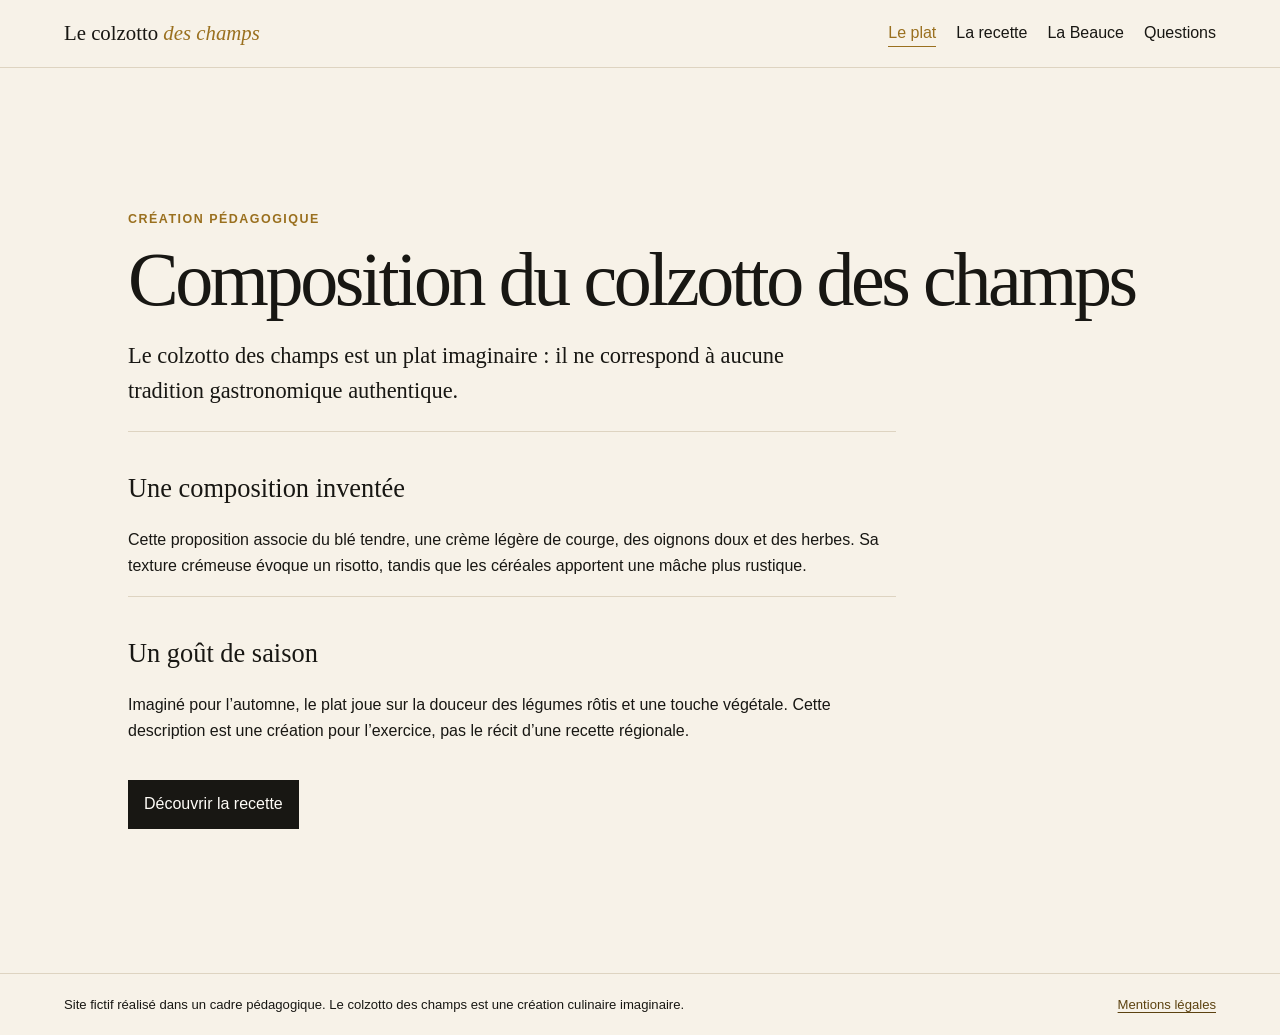
==== le-plat/index.html @ 435da74e "V1 du site" ====
<!doctype html>
<html lang="fr">
<head>
  <meta charset="utf-8"><meta name="viewport" content="width=device-width, initial-scale=1">
  <title>Le plat : composition du colzotto des champs</title>
  <meta name="description" content="Ingrédients, caractéristiques et caractère fictif du colzotto des champs, un plat imaginé pour un projet pédagogique.">
  <link rel="canonical" href="https://colzotto.online/le-plat/"><link rel="icon" href="/assets/favicon.svg" type="image/svg+xml"><link rel="stylesheet" href="/assets/site.css">
</head>
<body><header class="site-header"><a class="brand" href="/">Le colzotto <span>des champs</span></a><nav aria-label="Navigation principale"><a aria-current="page" href="/le-plat/">Le plat</a><a href="/recette/">La recette</a><a href="/beauce-inspirations/">La Beauce</a><a href="/questions/">Questions</a></nav></header>
<main class="page"><p class="eyebrow">Création pédagogique</p><h1>Composition du colzotto des champs</h1><p class="lede">Le colzotto des champs est un plat imaginaire : il ne correspond à aucune tradition gastronomique authentique.</p><section><h2>Une composition inventée</h2><p>Cette proposition associe du blé tendre, une crème légère de courge, des oignons doux et des herbes. Sa texture crémeuse évoque un risotto, tandis que les céréales apportent une mâche plus rustique.</p></section><section><h2>Un goût de saison</h2><p>Imaginé pour l’automne, le plat joue sur la douceur des légumes rôtis et une touche végétale. Cette description est une création pour l’exercice, pas le récit d’une recette régionale.</p></section><p><a class="button" href="/recette/">Découvrir la recette</a></p></main><footer><p>Site fictif réalisé dans un cadre pédagogique. Le colzotto des champs est une création culinaire imaginaire.</p><a href="/mentions-legales/">Mentions légales</a></footer></body>
</html>
---- assets/site.css ----
:root{--ink:#181713;--paper:#f7f2e8;--cream:#fffdf8;--gold:#9a701f;--line:#ded4c1;--serif:Georgia,"Times New Roman",serif;--sans:Arial,Helvetica,sans-serif}*{box-sizing:border-box}body{margin:0;background:var(--paper);color:var(--ink);font:16px/1.65 var(--sans)}.site-header,footer{padding:1.25rem clamp(1.25rem,5vw,5rem);display:flex;align-items:center;justify-content:space-between;gap:1.5rem}.site-header{border-bottom:1px solid var(--line)}.brand{font:1.3rem/1 var(--serif);color:var(--ink);text-decoration:none;white-space:nowrap}.brand span{color:var(--gold);font-style:italic}nav{display:flex;gap:1.25rem;flex-wrap:wrap}a{color:#5c4210;text-underline-offset:.2em}nav a{color:var(--ink);text-decoration:none}nav a[aria-current="page"]{color:var(--gold);border-bottom:1px solid var(--gold)}.hero,.page{max-width:72rem;margin:0 auto;padding:clamp(4rem,10vw,8rem) clamp(1.25rem,5vw,5rem)}.hero{min-height:55vh;display:grid;align-content:center;justify-items:start}.hero--image{position:relative;isolation:isolate;max-width:none;overflow:hidden;color:var(--cream)}.hero--image::after{content:"";position:absolute;inset:0;z-index:-1;background:linear-gradient(90deg,rgba(0,0,0,.76) 0%,rgba(0,0,0,.52) 44%,rgba(0,0,0,.1) 76%)}.hero-photo{position:absolute;inset:0;z-index:-2;width:100%;height:100%;object-fit:cover;object-position:center}.hero-copy{max-width:72rem;width:100%;margin:0 auto}.eyebrow{color:var(--gold);font-size:.78rem;font-weight:bold;letter-spacing:.12em;text-transform:uppercase}.hero h1,.page h1{margin:.2rem 0;font:clamp(2.7rem,7vw,5.5rem)/.98 var(--serif);letter-spacing:-.045em}.page h1{font-size:clamp(2.5rem,6vw,4.75rem)}.lede{max-width:43rem;font:clamp(1.1rem,2vw,1.4rem)/1.55 var(--serif)}.button{display:inline-block;margin-top:1.2rem;padding:.7rem 1rem;background:var(--ink);color:var(--cream);text-decoration:none}.hero .button{background:var(--cream);color:var(--ink)}.image-note{max-width:72rem;margin:.8rem auto 0;padding:0 clamp(1.25rem,5vw,5rem);font-size:.78rem;color:#5f5749}.content-grid{max-width:72rem;margin:3.5rem auto 0;padding:0 clamp(1.25rem,5vw,5rem) 5rem;display:grid;grid-template-columns:repeat(3,1fr);gap:1px;background:var(--line)}.content-grid article{padding:2rem;background:var(--cream)}h2{margin-top:2.5rem;font:1.65rem/1.2 var(--serif)}.content-grid h2{margin-top:0}.page section{max-width:48rem;border-top:1px solid var(--line);padding-top:.1rem}.fact{padding:0 1.25rem 1.25rem}.real{border-left:3px solid #566448}.imagined{border-left:3px solid var(--gold)}footer{border-top:1px solid var(--line);font-size:.82rem}footer p{margin:0;max-width:45rem}@media(max-width:700px){.site-header,footer{align-items:flex-start;flex-direction:column;gap:.9rem}nav{gap:.75rem}.content-grid{grid-template-columns:1fr}.hero{min-height:48vh}.hero--image{min-height:34rem}.hero--image::after{background:linear-gradient(90deg,rgba(0,0,0,.8),rgba(0,0,0,.35))}.hero-photo{object-position:62% center}}
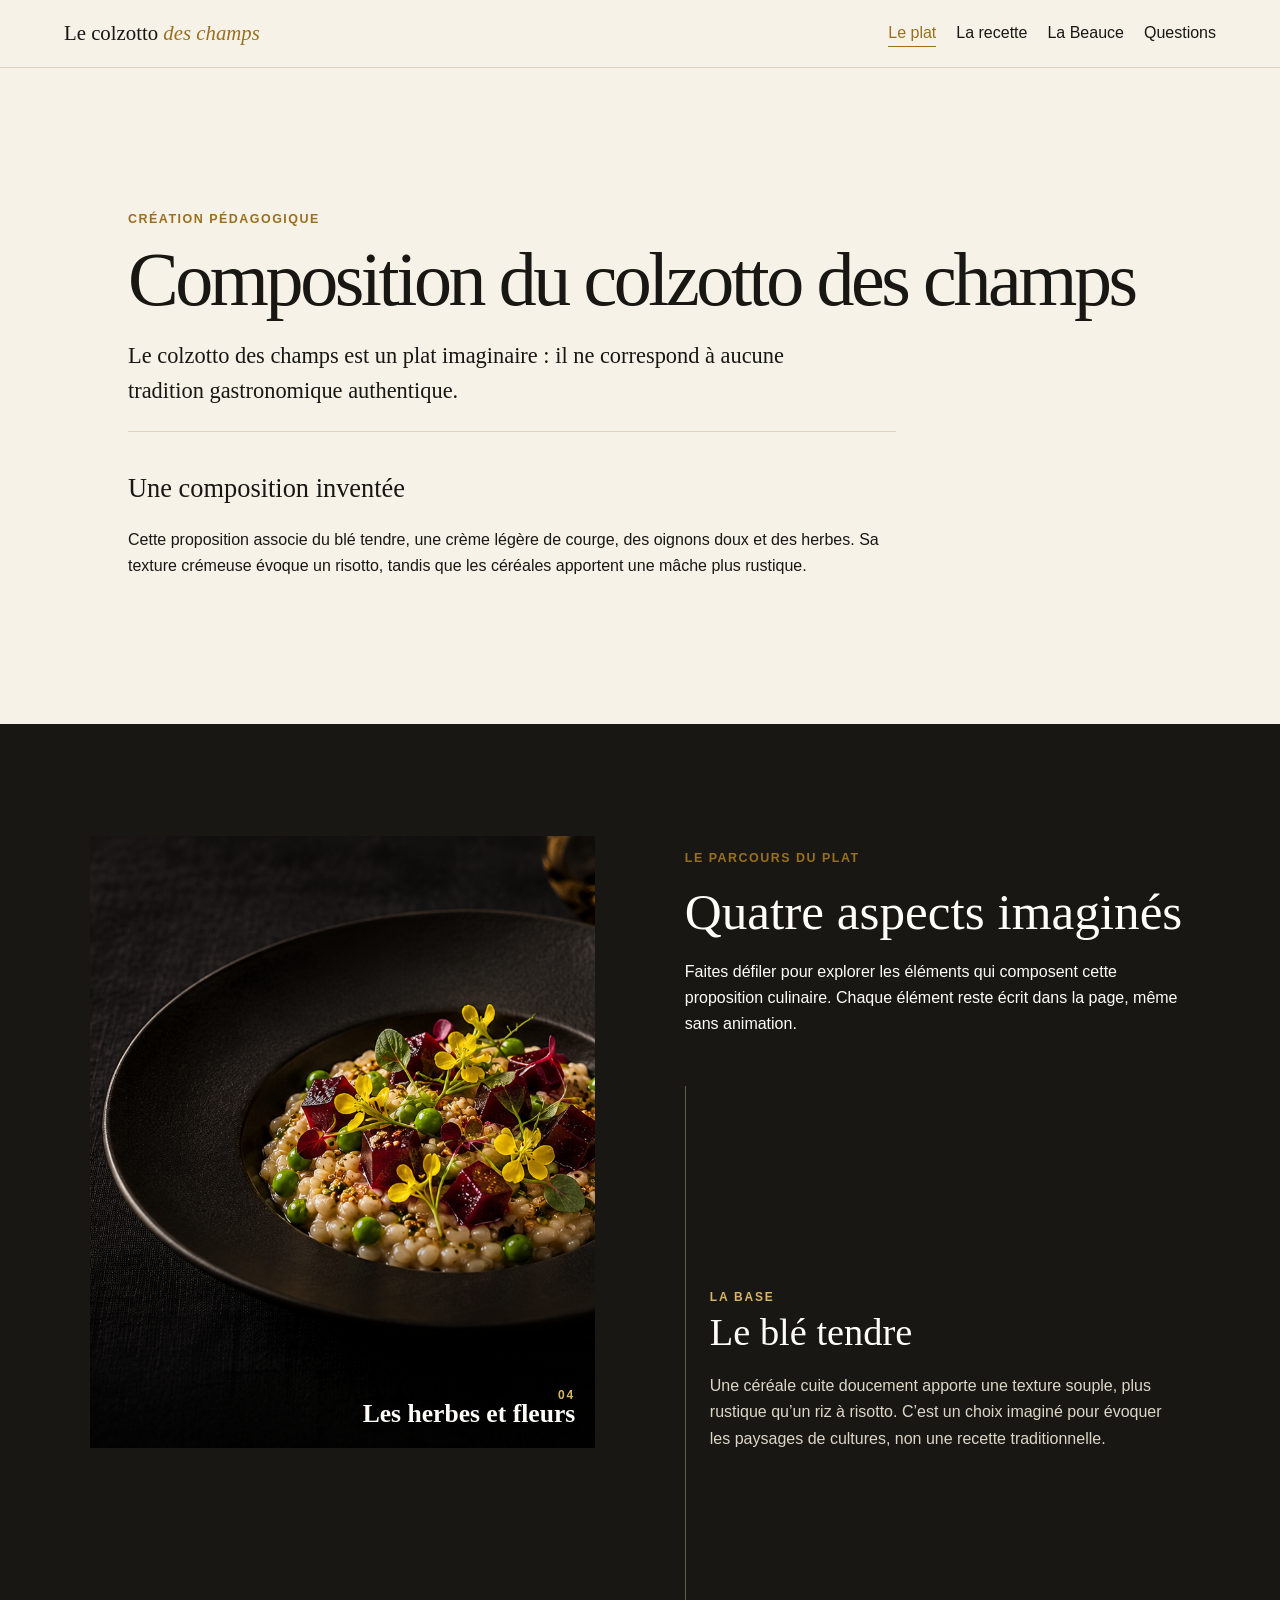
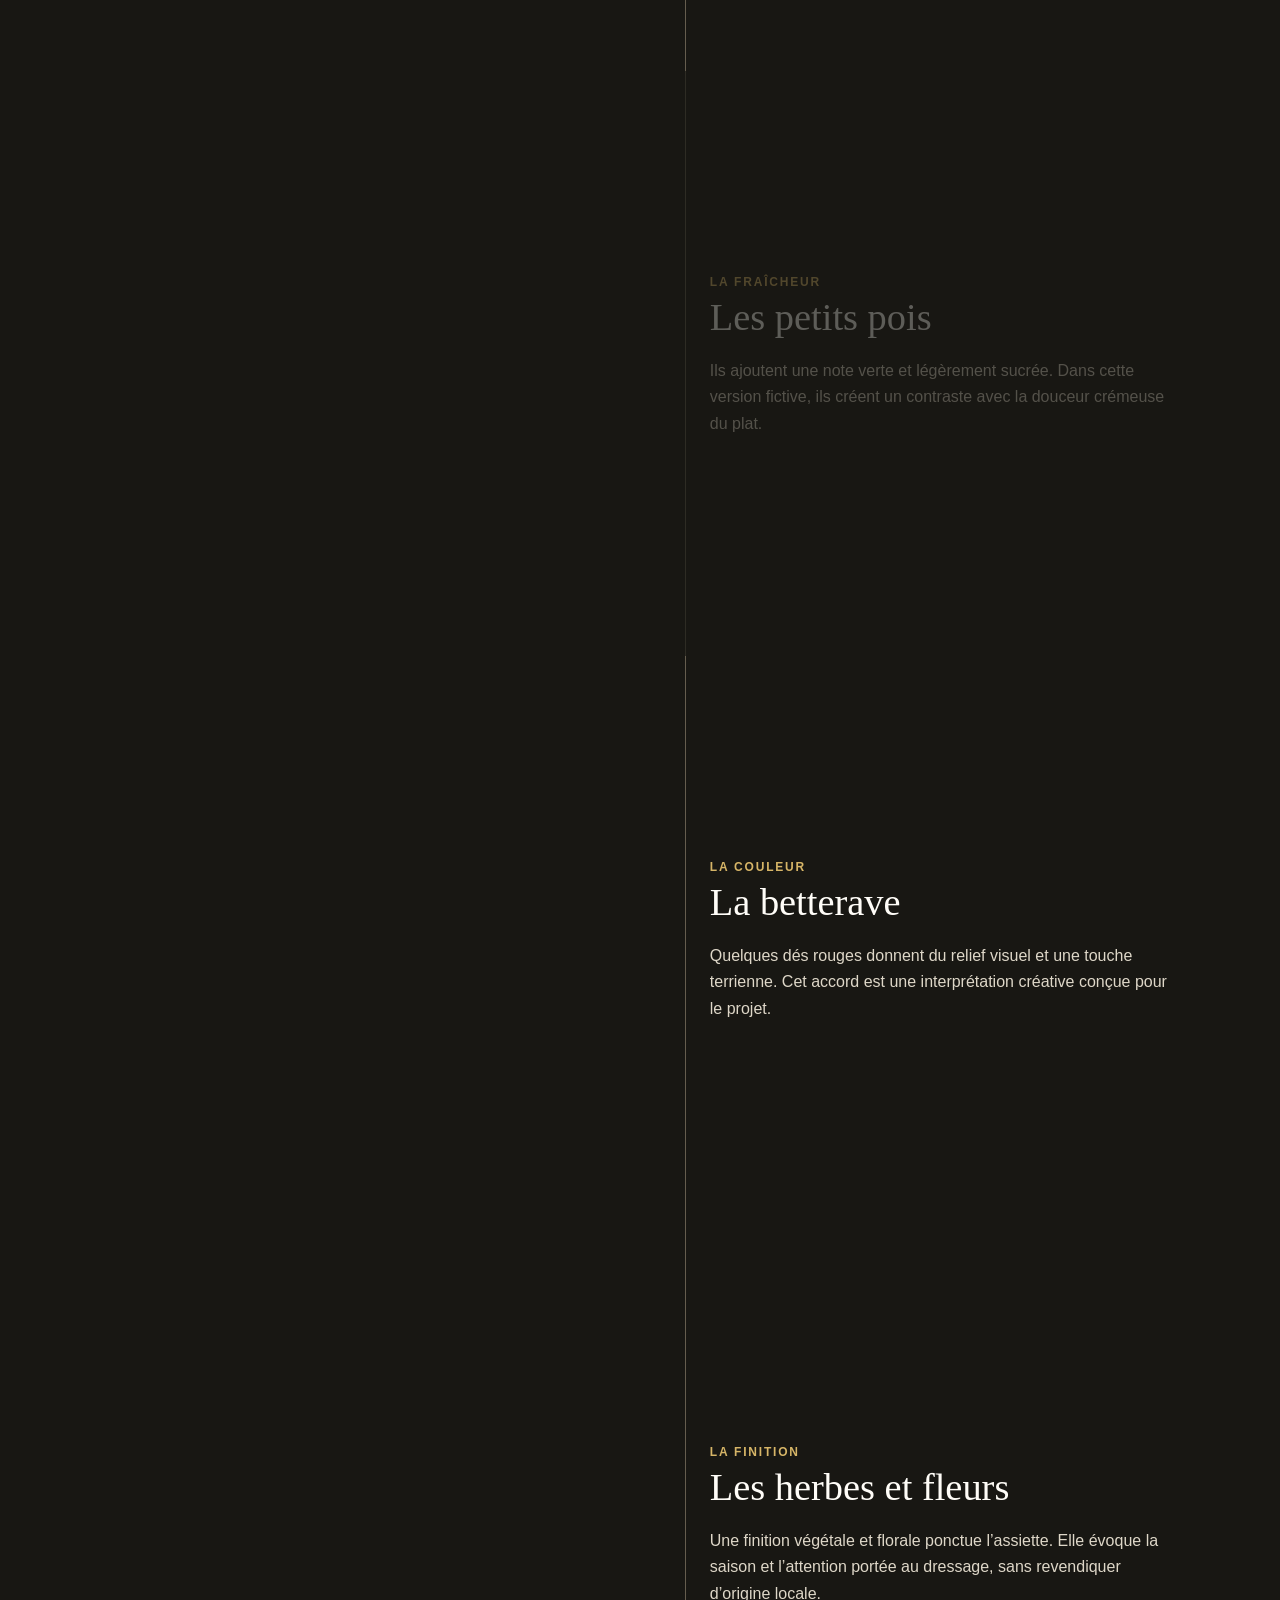
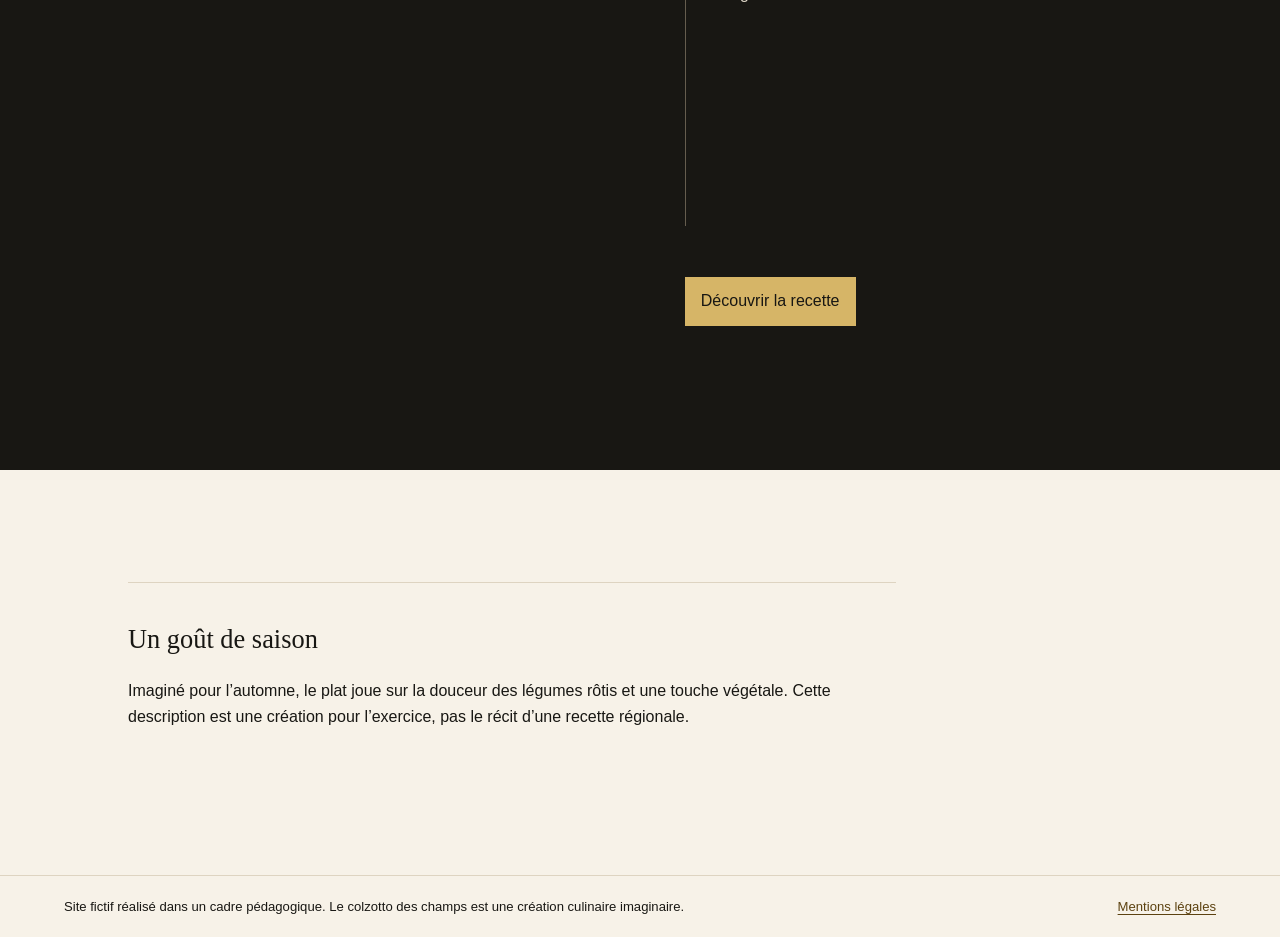
==== commit e0a7c0ae: "V2 avec animation" ====
--- a/le-plat/index.html
+++ b/le-plat/index.html
@@ -4,8 +4,8 @@
   <meta charset="utf-8"><meta name="viewport" content="width=device-width, initial-scale=1">
   <title>Le plat : composition du colzotto des champs</title>
   <meta name="description" content="Ingrédients, caractéristiques et caractère fictif du colzotto des champs, un plat imaginé pour un projet pédagogique.">
-  <link rel="canonical" href="https://colzotto.online/le-plat/"><link rel="icon" href="/assets/favicon.svg" type="image/svg+xml"><link rel="stylesheet" href="/assets/site.css">
+  <link rel="canonical" href="https://colzotto.online/le-plat/"><link rel="icon" href="/assets/favicon.svg" type="image/svg+xml"><link rel="stylesheet" href="/assets/site.css"><link rel="stylesheet" href="/assets/ingredient-story.css"><script src="/assets/ingredient-story.js" defer></script>
 </head>
 <body><header class="site-header"><a class="brand" href="/">Le colzotto <span>des champs</span></a><nav aria-label="Navigation principale"><a aria-current="page" href="/le-plat/">Le plat</a><a href="/recette/">La recette</a><a href="/beauce-inspirations/">La Beauce</a><a href="/questions/">Questions</a></nav></header>
-<main class="page"><p class="eyebrow">Création pédagogique</p><h1>Composition du colzotto des champs</h1><p class="lede">Le colzotto des champs est un plat imaginaire : il ne correspond à aucune tradition gastronomique authentique.</p><section><h2>Une composition inventée</h2><p>Cette proposition associe du blé tendre, une crème légère de courge, des oignons doux et des herbes. Sa texture crémeuse évoque un risotto, tandis que les céréales apportent une mâche plus rustique.</p></section><section><h2>Un goût de saison</h2><p>Imaginé pour l’automne, le plat joue sur la douceur des légumes rôtis et une touche végétale. Cette description est une création pour l’exercice, pas le récit d’une recette régionale.</p></section><p><a class="button" href="/recette/">Découvrir la recette</a></p></main><footer><p>Site fictif réalisé dans un cadre pédagogique. Le colzotto des champs est une création culinaire imaginaire.</p><a href="/mentions-legales/">Mentions légales</a></footer></body>
+<main class="page"><p class="eyebrow">Création pédagogique</p><h1>Composition du colzotto des champs</h1><p class="lede">Le colzotto des champs est un plat imaginaire : il ne correspond à aucune tradition gastronomique authentique.</p><section><h2>Une composition inventée</h2><p>Cette proposition associe du blé tendre, une crème légère de courge, des oignons doux et des herbes. Sa texture crémeuse évoque un risotto, tandis que les céréales apportent une mâche plus rustique.</p></section></main><section class="ingredient-story" data-ingredient-story aria-labelledby="ingredients-title"><div class="ingredient-stage"><img src="/assets/hero-colzotto-v2.png" width="1672" height="940" alt="Interprétation visuelle fictive du colzotto des champs dans une assiette noire" loading="lazy"><p class="stage-label" aria-hidden="true"><span data-stage-number>01</span><strong data-stage-name>Le blé tendre</strong></p></div><div class="ingredient-steps"><div class="ingredient-intro"><p class="eyebrow">Le parcours du plat</p><h2 id="ingredients-title">Quatre aspects imaginés</h2><p>Faites défiler pour explorer les éléments qui composent cette proposition culinaire. Chaque élément reste écrit dans la page, même sans animation.</p></div><article class="ingredient-step is-current" data-ingredient-step data-number="01" data-name="Le blé tendre"><p class="ingredient-kicker">La base</p><h3>Le blé tendre</h3><p>Une céréale cuite doucement apporte une texture souple, plus rustique qu’un riz à risotto. C’est un choix imaginé pour évoquer les paysages de cultures, non une recette traditionnelle.</p></article><article class="ingredient-step" data-ingredient-step data-number="02" data-name="Les petits pois"><p class="ingredient-kicker">La fraîcheur</p><h3>Les petits pois</h3><p>Ils ajoutent une note verte et légèrement sucrée. Dans cette version fictive, ils créent un contraste avec la douceur crémeuse du plat.</p></article><article class="ingredient-step" data-ingredient-step data-number="03" data-name="La betterave"><p class="ingredient-kicker">La couleur</p><h3>La betterave</h3><p>Quelques dés rouges donnent du relief visuel et une touche terrienne. Cet accord est une interprétation créative conçue pour le projet.</p></article><article class="ingredient-step" data-ingredient-step data-number="04" data-name="Les herbes et fleurs"><p class="ingredient-kicker">La finition</p><h3>Les herbes et fleurs</h3><p>Une finition végétale et florale ponctue l’assiette. Elle évoque la saison et l’attention portée au dressage, sans revendiquer d’origine locale.</p></article><p class="story-cta"><a class="button" href="/recette/">Découvrir la recette</a></p></div></section><main class="page page--after-story"><section><h2>Un goût de saison</h2><p>Imaginé pour l’automne, le plat joue sur la douceur des légumes rôtis et une touche végétale. Cette description est une création pour l’exercice, pas le récit d’une recette régionale.</p></section></main><footer><p>Site fictif réalisé dans un cadre pédagogique. Le colzotto des champs est une création culinaire imaginaire.</p><a href="/mentions-legales/">Mentions légales</a></footer></body>
 </html>
--- a/assets/ingredient-story.css
+++ b/assets/ingredient-story.css
@@ -0,0 +1 @@
+.ingredient-story{display:grid;grid-template-columns:minmax(0,1fr) minmax(18rem,1fr);gap:clamp(2rem,7vw,7rem);padding:clamp(4rem,9vw,7rem) clamp(1.25rem,7vw,8rem);background:#181713;color:#fffdf8}.ingredient-stage{position:sticky;top:2rem;align-self:start;min-height:min(68vh,42rem);overflow:hidden;background:#080806}.ingredient-stage::after{content:"";position:absolute;inset:0;background:linear-gradient(180deg,transparent 58%,rgba(0,0,0,.85))}.ingredient-stage img{display:block;width:100%;height:100%;min-height:min(68vh,42rem);object-fit:cover;object-position:62% center}.stage-label{position:absolute;z-index:1;right:1.25rem;bottom:1.25rem;margin:0;display:grid;text-align:right;font:clamp(1.2rem,2vw,1.8rem)/1.05 Georgia,"Times New Roman",serif}.stage-label span{color:#d6b567;font:700 .75rem/1 Arial,Helvetica,sans-serif;letter-spacing:.16em}.ingredient-steps{max-width:32rem}.ingredient-intro{padding-bottom:2rem}.ingredient-intro h2{margin:.2rem 0 1rem;font-size:clamp(2rem,4vw,3.3rem)}.ingredient-step{min-height:65vh;display:flex;flex-direction:column;justify-content:center;border-left:1px solid #655d4e;padding:1rem 0 1rem 1.5rem}.ingredient-step h3{margin:.2rem 0;font:clamp(1.8rem,3vw,2.7rem)/1.1 Georgia,"Times New Roman",serif}.ingredient-step p{max-width:29rem;color:#ded7c8}.ingredient-kicker{margin:0;color:#d6b567!important;font-size:.75rem;font-weight:bold;letter-spacing:.15em;text-transform:uppercase}.story-cta{padding:1rem 0}.story-cta .button{background:#d6b567;color:#181713}.page--after-story{padding-top:clamp(4rem,9vw,7rem)}.has-motion .ingredient-step{opacity:.3;transition:opacity .55s}.has-motion .ingredient-step.is-current{opacity:1}@media(max-width:700px){.ingredient-story{grid-template-columns:1fr;padding:0 1.25rem 4rem;gap:0}.ingredient-stage{top:0;margin:0 -1.25rem;min-height:36vh;z-index:1}.ingredient-stage img{min-height:36vh}.ingredient-intro{padding-top:3rem}.ingredient-step{min-height:52vh}.stage-label{right:1.25rem;bottom:1rem}}
